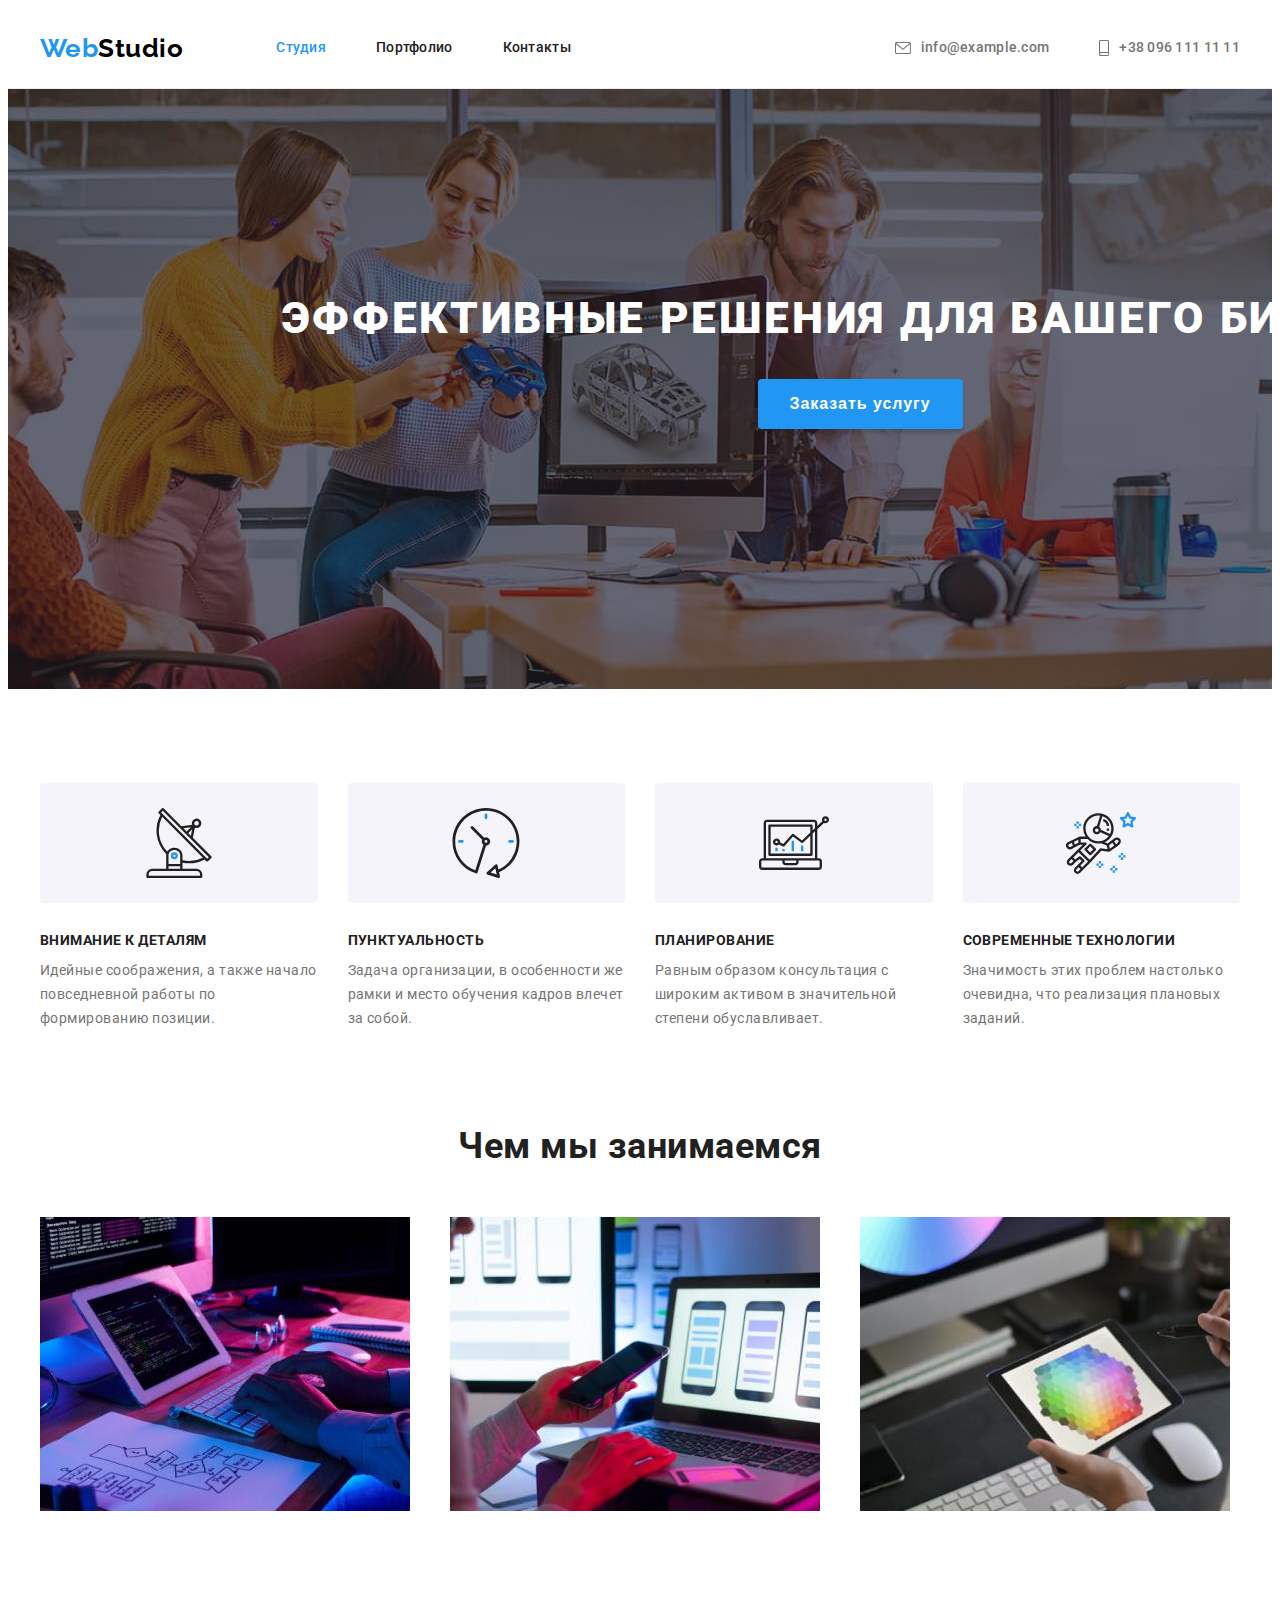
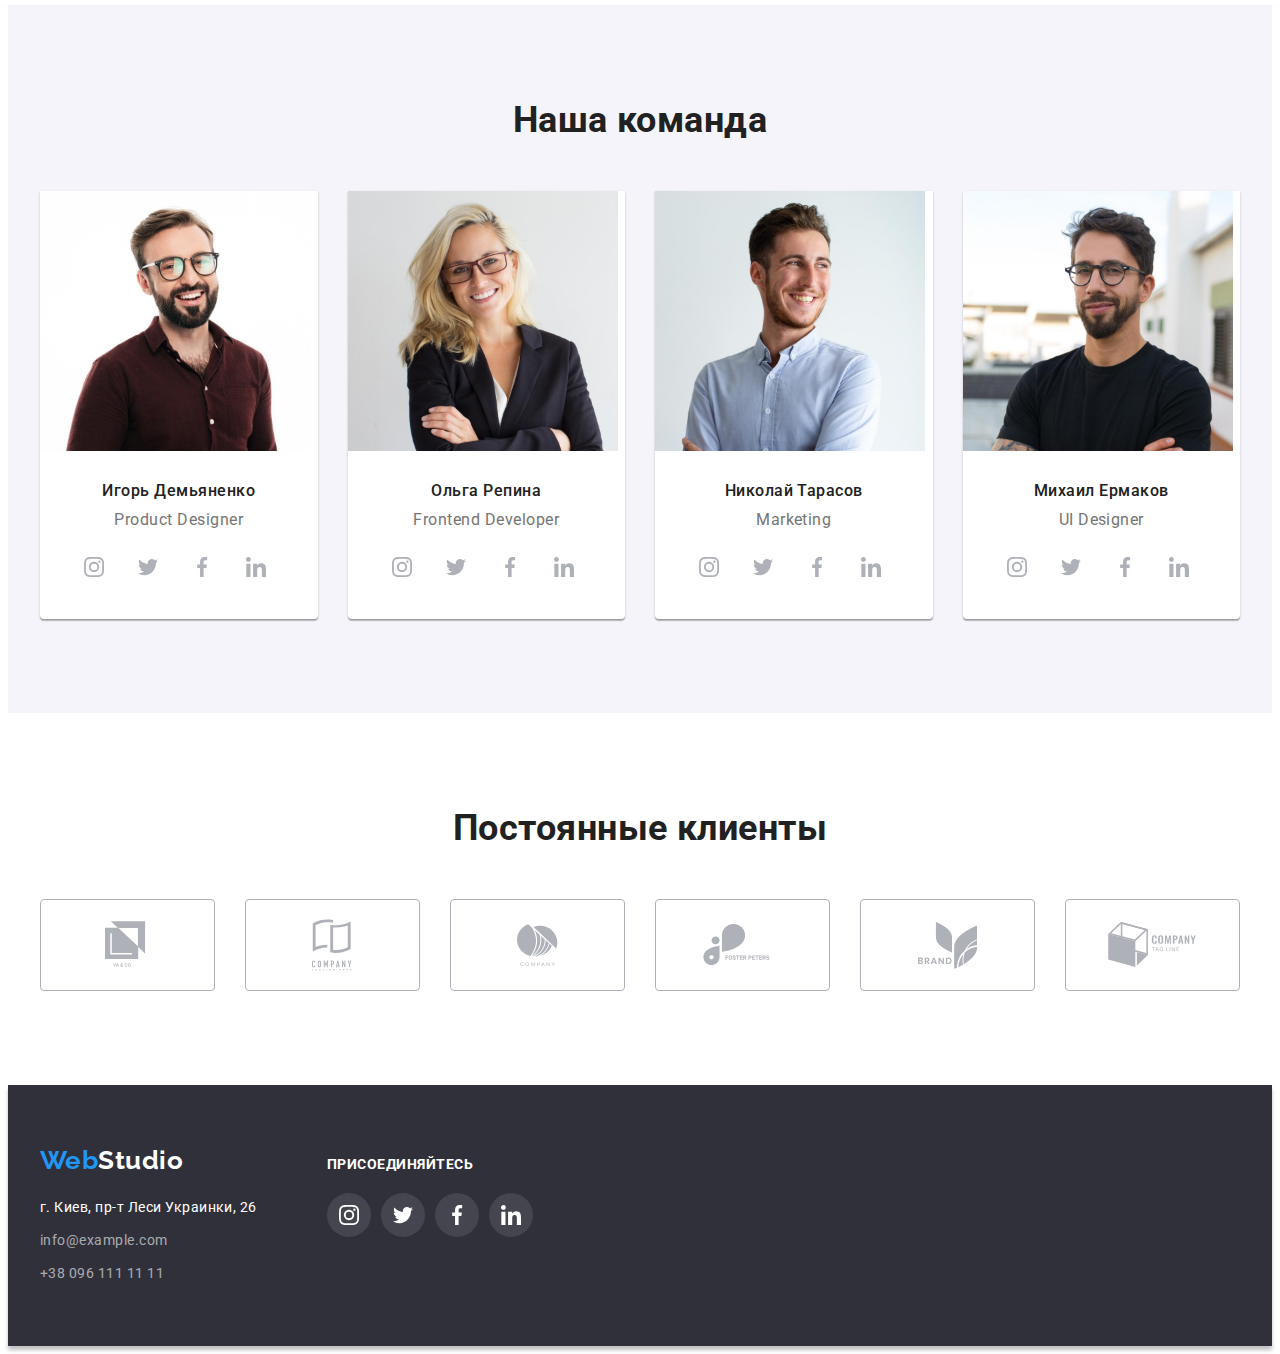
==== index.html @ 48c94415 "перенес файлы с ДЗ№4" ====
<!DOCTYPE html>
<html lang="ru">
  <head>
    <meta charset="UTF-8" />
    <meta http-equiv="X-UA-Compatible" content="IE=edge" />
    <meta name="viewport" content="width=device-width, initial-scale=1.0" />
    <title>Вебстудия</title>
    <link rel="preconnect" href="https://fonts.gstatic.com" />
    <link
      href="https://fonts.googleapis.com/css2?family=Raleway:wght@700&family=Roboto:wght@400;500;700;900&display=swap"
      rel="stylesheet"
    />
    <link
      rel="stylesheet"
      href="https://cdnjs.cloudflare.com/ajax/libs/modern-normalize/1.0.0/modern-normalize.min.css"
      integrity="sha512-ISS7cAi1PEhQ8jnbJpJZMd29NlhNj4AWYyLOSp2CE/CsHxTCu+r+t0D2yoJudVrd0/8fTVPUVDzY5Tvli75u/g=="
      crossorigin="anonymous"
    />
    <link rel="stylesheet" href="./css/styles.css" />
  </head>
  <body>
    <header class="header">
      <div class="container">
        <nav class="header-nav">
          <a class="logo link" href="./index.html" lang="en">
            <span class="logo-part">Web</span>Studio
          </a>
          <ul class="header-nav-menu list">
            <li class="header-item">
              <a class="header-link link active" href="./index.html">Студия</a>
            </li>
            <li class="header-item">
              <a class="header-link link" href="./portfolio.html">Портфолио</a>
            </li>
            <li class="header-item">
              <a class="header-link link" href="">Контакты</a>
            </li>
          </ul>
        </nav>
        <ul class="header-auth list">
          <li class="header-item">
            <a class="header-link link" href="mailto:info@example.com">
              <svg class="header-icon" width="16" height="12">
                <use href="./images/sprite.svg#envelope"></use>
              </svg>
              info@example.com</a
            >
          </li>
          <li class="header-item">
            <a class="header-link link" href="tel:+380961111111">
              <svg class="header-icon" width="10" height="16">
                <use href="./images/sprite.svg#smartphone"></use>
              </svg>
              +38 096 111 11 11
            </a>
          </li>
        </ul>
      </div>
    </header>

    <main>
      <!--HERO-->
      <section class="hero overlay">
        <div class="container">
          <h1 class="hero-title">Эффективные решения для вашего бизнеса</h1>
          <button class="hero-btn" type="button">Заказать услугу</button>
        </div>
      </section>

      <!-- FEATURES-->

      <section class="features section">
        <h2 class="suptitle visually-hidden">Особенности</h2>
        <div class="container">
          <ul class="features-list list">
            <li class="features-item">
              <div class="features-item-icon">
                <svg class="icon" width="70" height="70">
                  <use href="./images/sprite.svg#antenna"></use>
                </svg>
              </div>
              <h3 class="features-item-title subtitle">Внимание к деталям</h3>
              <p class="features-item-desc">
                Идейные соображения, а также начало повседневной работы по
                формированию позиции.
              </p>
            </li>
            <li class="features-item">
              <div class="features-item-icon">
                <svg class="icon" width="70" height="70">
                  <use href="./images/sprite.svg#clock"></use>
                </svg>
              </div>

              <h3 class="features-item-title subtitle">Пунктуальность</h3>
              <p class="features-item-desc">
                Задача организации, в особенности же рамки и место обучения
                кадров влечет за собой.
              </p>
            </li>
            <li class="features-item">
              <div class="features-item-icon">
                <svg class="icon" width="70" height="70">
                  <use href="./images/sprite.svg#diagram"></use>
                </svg>
              </div>

              <h3 class="features-item-title subtitle">Планирование</h3>
              <p class="features-item-desc">
                Равным образом консультация с широким активом в значительной
                степени обуславливает.
              </p>
            </li>
            <li class="features-item">
              <div class="features-item-icon">
                <svg class="icon" width="70" height="70">
                  <use href="./images/sprite.svg#astronaut"></use>
                </svg>
              </div>
              <h3 class="features-item-title subtitle">
                Современные технологии
              </h3>
              <p class="features-item-desc">
                Значимость этих проблем настолько очевидна, что реализация
                плановых заданий.
              </p>
            </li>
          </ul>
        </div>
      </section>

      <!--TEAM PRODUCTION-->
      <section class="about section">
        <div class="container">
          <h2 class="suptitle">Чем мы занимаемся</h2>
          <ul class="about-list list">
            <li class="about-list-item">
              <img
                class="about-list-img"
                src="./images/img-1.jpg"
                alt="Человек набирает текст на телефоне"
                width="370"
                height="294"
              />
            </li>
            <li class="about-list-item">
              <img
                class="about-list-img"
                src="./images/img-2.jpg"
                alt="Телефон в руке возле компьютера"
                width="370"
                height="294"
              />
            </li>
            <li class="about-list-item">
              <img
                class="about-list-img"
                src="./images/img-3.jpg"
                alt="Подбор цвета в приложении на планшете"
                width="370"
                height="294"
              />
            </li>
          </ul>
        </div>
      </section>

      <!--TEAM-->
      <section class="team section">
        <div class="container">
          <h2 class="suptitle">Наша команда</h2>
          <ul class="team-list list">
            <li class="team-list-item">
              <img
                class="team-list-img"
                src="./images/foto-1.jpg"
                alt="Фото члена команды"
                width="270"
                height="260"
              />
              <div class="team-list-heading">
                <h3 class="team-list-title">Игорь Демьяненко</h3>
                <p class="team-list-desc" lang="en">Product Designer</p>
                <ul class="icon-list-messenger list">
                  <li class="icon-app">
                    <a class="icon-app-messenger link" href="">
                      <svg class="icon-messenger" width="20" height="20">
                        <use href="./images/sprite.svg#instagram"></use>
                      </svg>
                    </a>
                  </li>
                  <li class="icon-app">
                    <a class="icon-app-messenger link" href="">
                      <svg class="icon-messenger" width="20" height="20">
                        <use href="./images/sprite.svg#twitter"></use>
                      </svg>
                    </a>
                  </li>
                  <li class="icon-app">
                    <a class="icon-app-messenger link" href="">
                      <svg class="icon-messenger" width="20" height="20">
                        <use href="./images/sprite.svg#facebook"></use>
                      </svg>
                    </a>
                  </li>
                  <li class="icon-app">
                    <a class="icon-app-messenger link" href="">
                      <svg class="icon-messenger" width="20" height="20">
                        <use href="./images/sprite.svg#linkedin"></use>
                      </svg>
                    </a>
                  </li>
                </ul>
              </div>
            </li>
            <li class="team-list-item">
              <img
                class="team-list-img"
                src="./images/foto-2.jpg"
                alt="Фото члена команды"
                width="270"
                height="260"
              />
              <div class="team-list-heading">
                <h3 class="team-list-title">Ольга Репина</h3>
                <p class="team-list-desc" lang="en">Frontend Developer</p>
                <ul class="icon-list-messenger list">
                  <li class="icon-app">
                    <a class="icon-app-messenger link" href="">
                      <svg class="icon-messenger" width="20" height="20">
                        <use href="./images/sprite.svg#instagram"></use>
                      </svg>
                    </a>
                  </li>
                  <li class="icon-app">
                    <a class="icon-app-messenger link" href="">
                      <svg class="icon-messenger" width="20" height="20">
                        <use href="./images/sprite.svg#twitter"></use>
                      </svg>
                    </a>
                  </li>
                  <li class="icon-app">
                    <a class="icon-app-messenger link" href="">
                      <svg class="icon-messenger" width="20" height="20">
                        <use href="./images/sprite.svg#facebook"></use>
                      </svg>
                    </a>
                  </li>
                  <li class="icon-app">
                    <a class="icon-app-messenger link" href="">
                      <svg class="icon-messenger" width="20" height="20">
                        <use href="./images/sprite.svg#linkedin"></use>
                      </svg>
                    </a>
                  </li>
                </ul>
              </div>
            </li>
            <li class="team-list-item">
              <img
                class="team-list-img"
                src="./images/foto-3.jpg"
                alt="Фото члена команды"
                width="270"
                height="260"
              />
              <div class="team-list-heading">
                <h3 class="team-list-title">Николай Тарасов</h3>
                <p class="team-list-desc" lang="en">Marketing</p>
                <ul class="icon-list-messenger list">
                  <li class="icon-app">
                    <a class="icon-app-messenger link" href="">
                      <svg class="icon-messenger" width="20" height="20">
                        <use href="./images/sprite.svg#instagram"></use>
                      </svg>
                    </a>
                  </li>
                  <li class="icon-app">
                    <a class="icon-app-messenger link" href="">
                      <svg class="icon-messenger" width="20" height="20">
                        <use href="./images/sprite.svg#twitter"></use>
                      </svg>
                    </a>
                  </li>
                  <li class="icon-app">
                    <a class="icon-app-messenger link" href="">
                      <svg class="icon-messenger" width="20" height="20">
                        <use href="./images/sprite.svg#facebook"></use>
                      </svg>
                    </a>
                  </li>
                  <li class="icon-app">
                    <a class="icon-app-messenger link" href="">
                      <svg class="icon-messenger" width="20" height="20">
                        <use href="./images/sprite.svg#linkedin"></use>
                      </svg>
                    </a>
                  </li>
                </ul>
              </div>
            </li>
            <li class="team-list-item">
              <img
                class="team-list-img"
                src="./images/foto-4.jpg"
                alt="Фото члена команды"
                width="270"
                height="260"
              />
              <div class="team-list-heading">
                <h3 class="team-list-title">Михаил Ермаков</h3>
                <p class="team-list-desc" lang="en">UI Designer</p>
                <ul class="icon-list-messenger list">
                  <li class="icon-app">
                    <a class="icon-app-messenger link" href="">
                      <svg class="icon-messenger" width="20" height="20">
                        <use href="./images/sprite.svg#instagram"></use>
                      </svg>
                    </a>
                  </li>
                  <li class="icon-app">
                    <a class="icon-app-messenger link" href="">
                      <svg class="icon-messenger" width="20" height="20">
                        <use href="./images/sprite.svg#twitter"></use>
                      </svg>
                    </a>
                  </li>
                  <li class="icon-app">
                    <a class="icon-app-messenger link" href="">
                      <svg class="icon-messenger" width="20" height="20">
                        <use href="./images/sprite.svg#facebook"></use>
                      </svg>
                    </a>
                  </li>
                  <li class="icon-app">
                    <a class="icon-app-messenger link" href="">
                      <svg class="icon-messenger" width="20" height="20">
                        <use href="./images/sprite.svg#linkedin"></use>
                      </svg>
                    </a>
                  </li>
                </ul>
              </div>
            </li>
          </ul>
        </div>
      </section>

      <!-- CLIENTS -->
      <section class="clients section">
        <div class="container">
          <h2 class="suptitle">Постоянные клиенты</h2>
          <ul class="clients-list list">
            <li class="clients-list-item">
              <a class="clients-list-link link" href="">
                <svg class="icon-client" width="44.27" height="49.23">
                  <use href="./images/sprite.svg#client-1"></use>
                </svg>
              </a>
            </li>
            <li class="clients-list-item">
              <a class="clients-list-link link" href="">
                <svg class="icon-client" width="40" height="52">
                  <use href="./images/sprite.svg#client-2"></use>
                </svg>
              </a>
            </li>
            <li class="clients-list-item">
              <a class="clients-list-link link" href="">
                <svg class="icon-client" width="41" height="42.6">
                  <use href="./images/sprite.svg#client-3"></use>
                </svg>
              </a>
            </li>
            <li class="clients-list-item">
              <a class="clients-list-link link" href="">
                <svg class="icon-client" width="79.66" height="42.02">
                  <use href="./images/sprite.svg#client-4"></use>
                </svg>
              </a>
            </li>
            <li class="clients-list-item">
              <a class="clients-list-link link" href="">
                <svg class="icon-client" width="59" height="47">
                  <use href="./images/sprite.svg#client-5"></use>
                </svg>
              </a>
            </li>
            <li class="clients-list-item">
              <a class="clients-list-link link" href="">
                <svg class="icon-client" width="88.48" height="45.44">
                  <use href="./images/sprite.svg#client-6"></use>
                </svg>
              </a>
            </li>
          </ul>
        </div>
      </section>
    </main>

    <footer class="footer">
      <div class="container">
        <div class="footer-address">
          <a class="logo bottom link" href="./index.html" lang="en">
            <span class="logo-part">Web</span>Studio
          </a>
          <address class="address">
            <ul class="address-list list">
              <li class="address-list-item">
                <a
                  class="address-list-link-gmaps link"
                  href="https://goo.gl/maps/zEipnjbdjEoZz8kJ8"
                  target="_blank"
                  rel="noopener noreferrer"
                  >г. Киев, пр-т Леси Украинки, 26</a
                >
              </li>
              <li class="address-list-item">
                <a class="address-list-link link" href="mailto:info@example.com"
                  >info@example.com</a
                >
              </li>
              <li class="address-list-item">
                <a class="address-list-link link" href="tel:+380961111111"
                  >+38 096 111 11 11</a
                >
              </li>
            </ul>
          </address>
        </div>
        <div class="footer-join-links">
          <p class="footer-links-title subtitle">Присоединяйтесь</p>
          <ul class="icon-list-messenger list">
            <li class="icon-app">
              <a class="icon-app-messenger link" href="">
                <svg class="icon-messenger" width="20" height="20">
                  <use href="./images/sprite.svg#instagram"></use>
                </svg>
              </a>
            </li>
            <li class="icon-app">
              <a class="icon-app-messenger link" href="">
                <svg class="icon-messenger" width="20" height="20">
                  <use href="./images/sprite.svg#twitter"></use>
                </svg>
              </a>
            </li>
            <li class="icon-app">
              <a class="icon-app-messenger link" href="">
                <svg class="icon-messenger" width="20" height="20">
                  <use href="./images/sprite.svg#facebook"></use>
                </svg>
              </a>
            </li>
            <li class="icon-app">
              <a class="icon-app-messenger link" href="">
                <svg class="icon-messenger" width="20" height="20">
                  <use href="./images/sprite.svg#linkedin"></use>
                </svg>
              </a>
            </li>
          </ul>
        </div>
      </div>
    </footer>
  </body>
</html>
---- css/styles.css ----
:root {
  --primaryFont: 'Roboto', sans-serif;
  --secondaryFont: 'Raleway', sans-serif;

  --activeLinkColor: #2196f3;
  --primaryTextColor: #757575;
  --secondaryTextColor: #212121;
  --whiteTextColor: #ffffff;
}

body {
  font-family: var(--primaryFont);
  letter-spacing: 0.03em;
  color: var(--primaryTextColor);
  background-color: var(--whiteTextColor);
}

h1,
h2,
h3,
ul,
p {
  padding: 0;
  margin: 0;
}

img {
  display: block;
  max-width: 100%;
}

/* +++++++ COMPONENTS +++++++ */

.container {
  width: 1200px;
  margin: 0 auto;
  padding: 0 15px;
}

.section {
  padding-top: 94px;
  padding-bottom: 94px;
}

.list {
  list-style: none;
}

.link {
  text-decoration: none;
}

.link.active,
.header-link.link:hover,
.header-link.link:focus {
  color: var(--activeLinkColor);
}

.btn:hover,
.btn:focus {
  color: var(--whiteTextColor);
  background-color: var(--activeLinkColor);
  box-shadow: 0px 3px 1px rgba(0, 0, 0, 0.1), 0px 1px 2px rgba(0, 0, 0, 0.08),
    0px 2px 2px rgba(0, 0, 0, 0.12);
  border-radius: 4px;
}

.suptitle {
  color: var(--secondaryTextColor);
  font-weight: 700;
  font-size: 36px;
  line-height: 1.17;
  text-align: center;
  margin-bottom: 50px;
}

.subtitle {
  color: var(--secondaryTextColor);
  font-weight: 700;
}

.visually-hidden {
  position: absolute;
  width: 1px;
  height: 1px;
  margin: -1px;
  border: 0;
  padding: 0;

  white-space: nowrap;
  clip-path: inset(100%);
  clip: rect(0 0 0 0);
  overflow: hidden;
}

/* +++++++ COMPONENTS END +++++++ */

/* +++++++ HEADER +++++++ */

.header {
  border-bottom: 1px solid #ececec;
}

.header-nav,
.header-nav-menu,
.header-auth,
.header .container {
  display: flex;
  align-items: center;
}

.header-nav .logo {
  margin-right: 93px;
}

.header-item .header-link {
  display: block;
  padding-top: 32px;
  padding-bottom: 32px;
}

.header-nav .header-item:not(:last-child) {
  margin-right: 50px;
}

.header-auth {
  margin-left: auto;
}

.header-auth .header-item:not(:first-child) {
  margin-left: 50px;
}

.logo {
  font-family: var(--secondaryFont);
  font-weight: 700;
  font-size: 26px;
  line-height: 1.19;
  color: #000000;
}

.logo-part {
  color: var(--activeLinkColor);
}

.header-link {
  font-weight: 500;
  font-size: 14px;
  line-height: 1.14;
  letter-spacing: 0.02em;
  color: var(--secondaryTextColor);
}

.header-auth .header-link {
  color: var(--primaryTextColor);
  display: inline-flex;
  align-items: center;
}

.header-item {
  font-size: 14px;
  line-height: 1.14;
}

.header-icon {
  margin-right: 10px;
  fill: currentColor;
}

.header-link:hover .header-icon,
.header-link:focus .header-icon {
  color: var(--activeLinkColor);
}
/* +++++++ HEADER END +++++++ */

/* +++++++ HERO +++++++ */

.hero {
  background-color: #2f303a;
}

.hero .container {
  padding: 200px 252px;
  text-align: center;
}

.hero-title {
  color: var(--whiteTextColor);
  font-weight: 900;
  font-size: 44px;
  line-height: 1.36;
  text-align: center;
  letter-spacing: 0.06em;
  text-transform: uppercase;
  margin-bottom: 30px;
}

.hero-btn {
  font-weight: 700;
  font-size: 16px;
  line-height: 1.87;
  letter-spacing: 0.06em;
  cursor: pointer;
  color: var(--whiteTextColor);
  background-color: var(--activeLinkColor);
  box-shadow: 0px 4px 4px rgba(0, 0, 0, 0.15);
  border-radius: 4px;
  border-style: none;
  padding: 10px 32px;
}

.hero-btn:hover,
.hero-btn:focus {
  background-color: #188ce8;
}

.overlay {
  max-width: 1600px;
  height: 600px;
  margin-left: auto;
  margin-right: auto;
  background-image: linear-gradient(
      to bottom,
      rgba(47, 48, 58, 0.4),
      rgba(47, 48, 58, 0.4)
    ),
    url(../images/hero-bg-main.jpg);
  background-repeat: no-repeat;
  background-position: center;
  background-size: cover;
}

/* +++++++ HERO END +++++++ */

/* +++++++ FEATURES +++++++ */

.features.section {
  padding-bottom: 47px;
}

.features-item-title {
  font-size: 14px;
  line-height: 1.14;
  text-transform: uppercase;
  margin-bottom: 10px;
}

.features-item-desc {
  font-weight: 400;
  font-size: 14px;
  line-height: 1.71;
}

.features-list {
  display: flex;
  margin-left: -30px;
  margin-top: -30px;
}

.features-item {
  flex-basis: calc(100% / 4 - 30px);
  margin-left: 30px;
  margin-top: 30px;
}

.features-item-icon {
  display: flex;
  align-items: center;
  justify-content: center;
  height: 120px;
  background-color: #f5f4fa;
  border-radius: 4px;
  margin-bottom: 30px;
}

/* +++++++ FEATURES END +++++++ */

/* +++++++ TEAM PRODUCTION +++++++ */

.about.section {
  padding-top: 47px;
}

.about-list {
  display: flex;
  flex-wrap: wrap;
  margin-left: -30px;
  margin-top: -30px;
}

.about-list-item {
  flex-basis: calc(100% / 3 - 30px);
  margin-left: 30px;
  margin-top: 30px;
}

/* +++++++ TEAM PRODUCTION END +++++++ */

/* +++++++ TEAM +++++++ */

.team {
  background-color: #f5f4fa;
}

.team-list {
  display: flex;
  margin-left: -30px;
}

.team-list-item {
  flex-basis: calc(100% / 4 - 30px);
  margin-left: 30px;
  background-color: #ffffff;
  box-shadow: 0px 1px 3px rgba(0, 0, 0, 0.12), 0px 1px 1px rgba(0, 0, 0, 0.14),
    0px 2px 1px rgba(0, 0, 0, 0.2);
  border-radius: 0px 0px 4px 4px;
}

.team-list-title {
  font-weight: 500;
  color: var(--secondaryTextColor);
  font-size: 16px;
  line-height: 1.19;
  text-align: center;
  margin-bottom: 10px;
}

.team-list-desc {
  font-weight: 400;
  font-size: 16px;
  line-height: 1.19;
  text-align: center;
  color: var(--primaryTextColor);
  margin-bottom: 16px;
}

.team-list-heading {
  padding: 30px 32px;
}

.icon-list-messenger {
  display: flex;
}

.icon-app:not(:last-child) {
  margin-right: 10px;
}

.icon-app-messenger {
  display: inline-flex;
  width: 44px;
  height: 44px;
  border-radius: 50%;
  color: #afb1b8;
  justify-content: center;
  align-items: center;
}

.team-list-heading .icon-app-messenger:hover,
.team-list-heading .icon-app-messenger:focus {
  background-color: var(--activeLinkColor);
  color: var(--whiteTextColor);
}

.icon-app .icon-messenger {
  fill: currentColor;
}

/* +++++++ TEAM END +++++++ */

/* +++++++ CLIENTS +++++++ */

.clients-list {
  display: flex;
  align-items: center;
  margin-left: -30px;
}

.clients-list-item {
  display: flex;
  margin-left: 30px;
  flex-basis: calc(100% / 6 - 30px);
  align-items: center;
  justify-content: center;
}

.clients-list-link {
  display: inline-flex;
  width: 100%;
  height: 90px;
  align-items: center;
  justify-content: center;
  color: #afb1b8;
  border: 1px solid #afb1b8;
  border-radius: 4px;
}

.clients-list-link:hover,
.clients-list-link:focus {
  border-color: var(--activeLinkColor);
  color: var(--activeLinkColor);
}

.icon-client {
  fill: currentColor;
}

/* +++++++ CLIENTS END +++++++ */

/* +++++++ SERVICES +++++++ */

.projects {
  display: flex;
  justify-content: center;
  margin-bottom: 50px;
}

.projects-btn:not(:last-child) {
  margin-right: 8px;
}

.btn {
  font-weight: 500;
  font-size: 16px;
  line-height: 1.63;
  text-align: center;
  letter-spacing: 0.03em;
  cursor: pointer;
  background-color: #f5f4fa;
  border-radius: 4px;
  padding: 6px 22px;
  border-style: none;
}

.cards {
  display: flex;
  flex-wrap: wrap;
  margin-left: -30px;
  margin-top: -30px;
}

.cards-list {
  flex-basis: calc(100% / 3 - 30px);
  margin-left: 30px;
  margin-top: 30px;
}

.cards-list-item:hover,
.cards-list-item:focus {
  box-shadow: 0px 1px 1px rgba(0, 0, 0, 0.12), 0px 4px 4px rgba(0, 0, 0, 0.06),
    1px 4px 6px rgba(0, 0, 0, 0.16);
}

.cards-list-title {
  font-size: 18px;
  line-height: 2;
  letter-spacing: 0.06em;
  margin-bottom: 4px;
}

.cards-list-desc {
  font-weight: 400;
  font-size: 16px;
  line-height: 1.87;
  color: var(--primaryTextColor);
}

.sub-desc {
  padding: 20px 24px;
  border-bottom: 1px solid #eeeeee;
  border-left: 1px solid #eeeeee;
  border-right: 1px solid #eeeeee;
}

abbr[title='label tag'] {
  text-decoration: none;
}

/* +++++++ SERVICES END +++++++ */

/* +++++++ FOOTER +++++++ */

.logo.bottom {
  display: inline-block;
  color: var(--whiteTextColor);
  margin-bottom: 20px;
}

.footer {
  background-color: #2f303a;
  box-shadow: 0px 4px 4px rgba(0, 0, 0, 0.25);
}

.footer .container {
  padding-top: 60px;
  padding-bottom: 60px;
}

.address {
  font-style: normal;
}

.address-list {
  font-weight: 400;
  font-size: 14px;
  line-height: 1.71;
}

.address-list-link-gmaps {
  color: var(--whiteTextColor);
}

.address-list-item:not(:last-child) {
  margin-bottom: 9px;
}

.address-list-link {
  display: inline-block;
  color: rgba(255, 255, 255, 0.6);
}

.footer .container {
  display: flex;
  align-items: baseline;
}

.footer-address {
  margin-right: 70px;
}

.footer-links-title {
  font-size: 14px;
  line-height: 1.14;
  text-transform: uppercase;
  margin-bottom: 20px;
  color: var(--whiteTextColor);
}

.footer-join-links .icon-app-messenger {
  background-color: rgba(255, 255, 255, 0.1);
  color: #ffffff;
}

.footer-join-links .icon-app-messenger:hover,
.footer-join-links .icon-app-messenger:focus {
  background-color: var(--activeLinkColor);
}
/* +++++++ FOOTER END +++++++ */
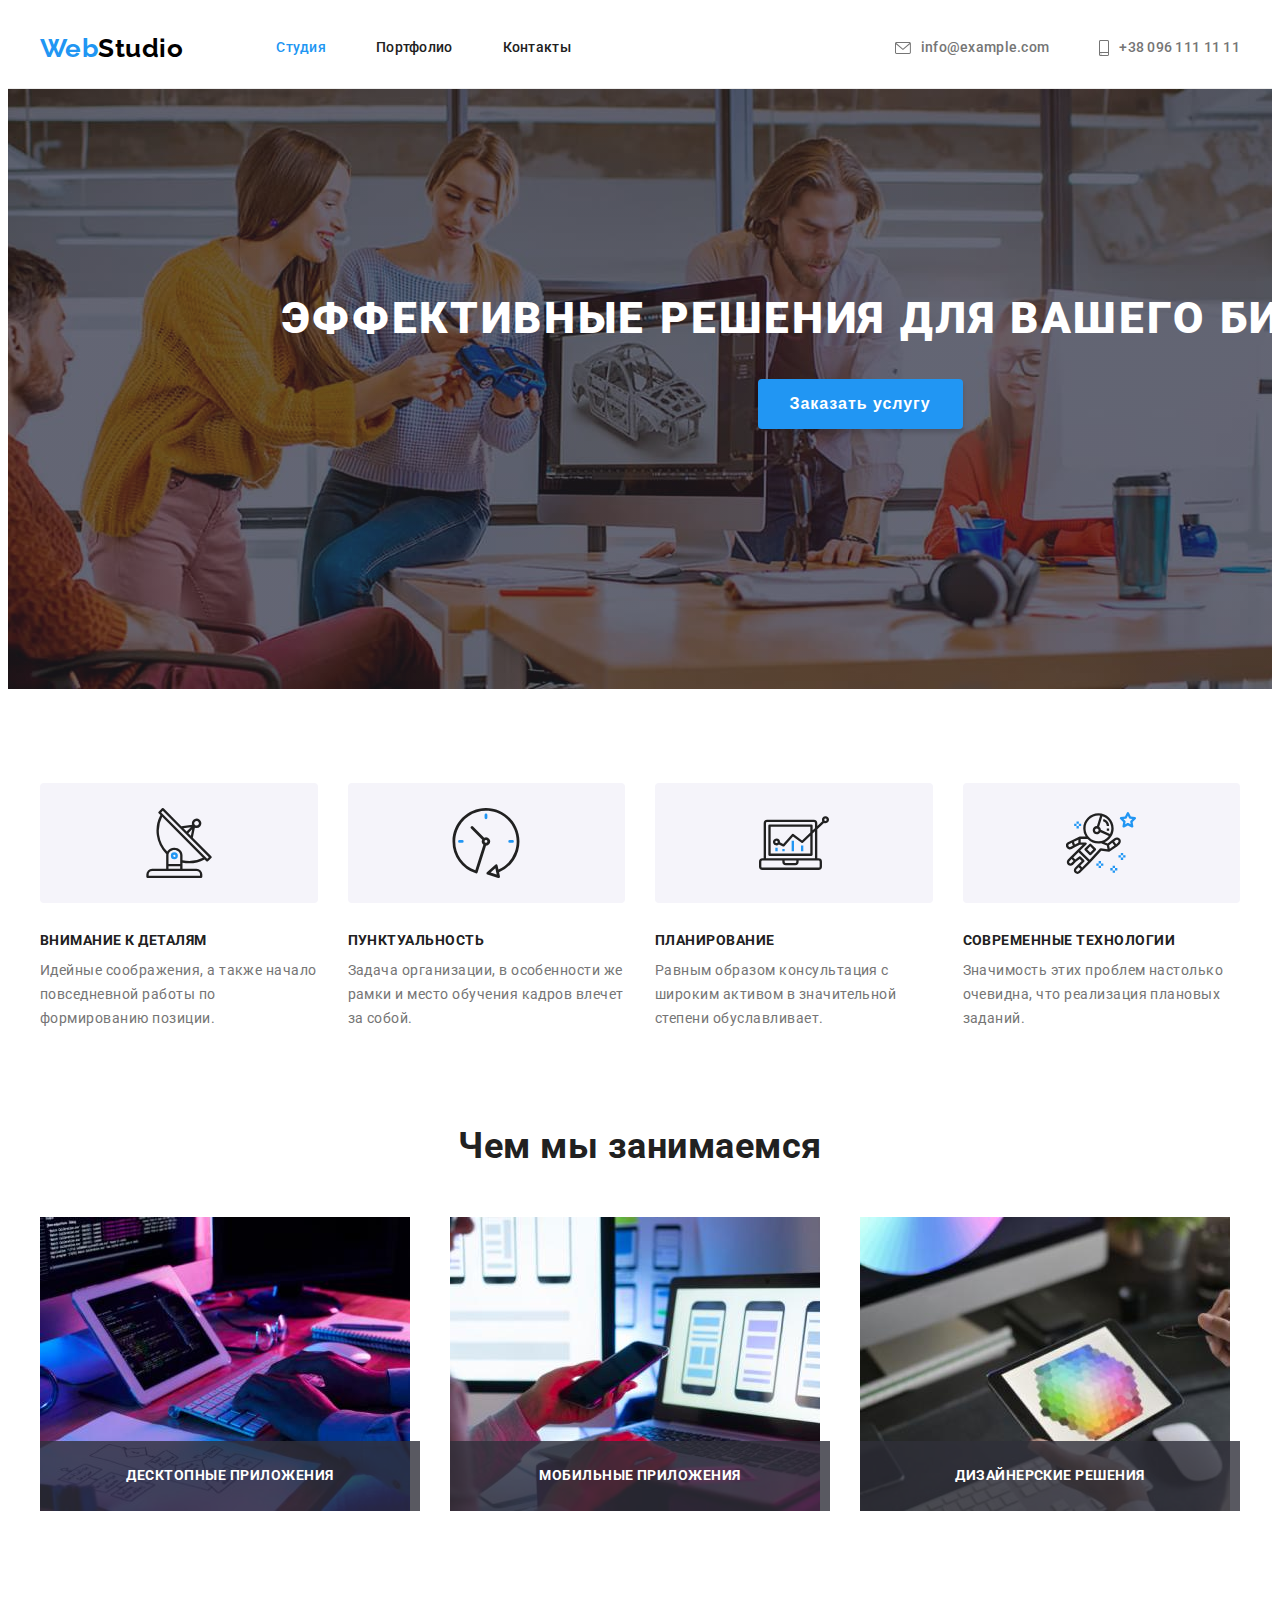
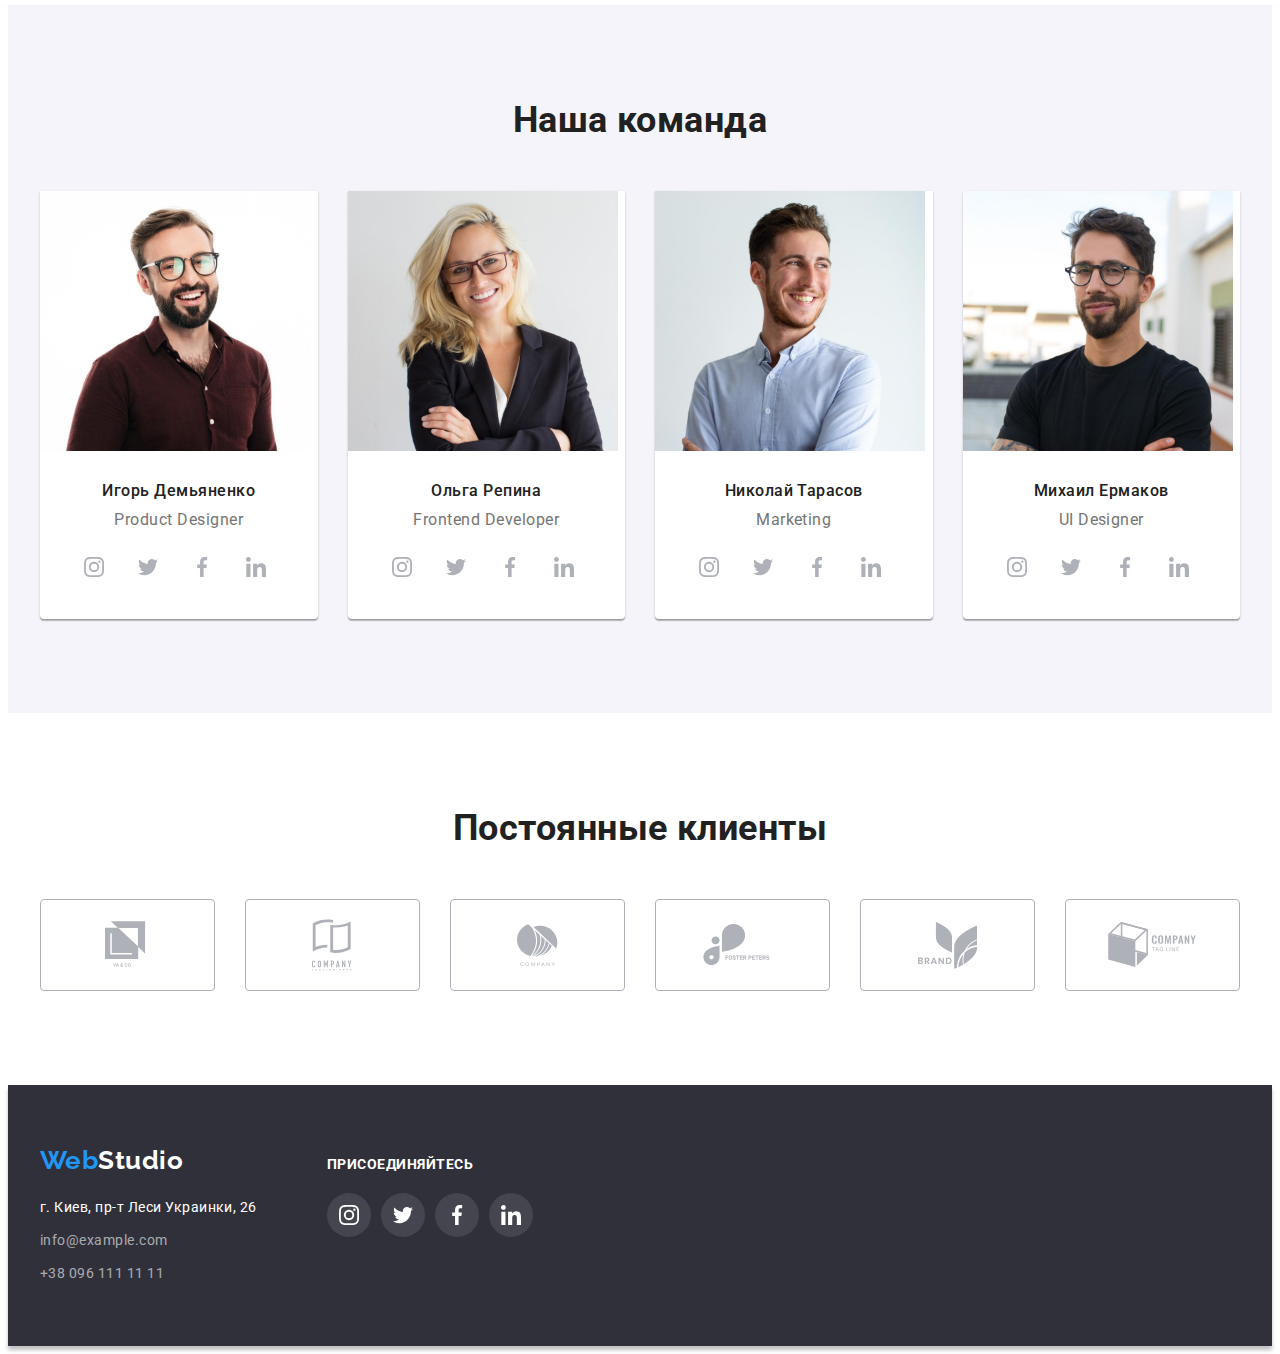
==== commit 3317b198: "добавил modal.js и надпись на каточках" ====
--- a/index.html
+++ b/index.html
@@ -142,6 +142,7 @@
                 width="370"
                 height="294"
               />
+              <p class="about-list-desc subtitle">Десктопные приложения</p>
             </li>
             <li class="about-list-item">
               <img
@@ -151,6 +152,7 @@
                 width="370"
                 height="294"
               />
+              <p class="about-list-desc subtitle">Мобильные приложения</p>
             </li>
             <li class="about-list-item">
               <img
@@ -160,6 +162,7 @@
                 width="370"
                 height="294"
               />
+              <p class="about-list-desc subtitle">Дизайнерские решения</p>
             </li>
           </ul>
         </div>
@@ -463,5 +466,7 @@
         </div>
       </div>
     </footer>
+
+    <script src="./js/modal.js"></script>
   </body>
 </html>
--- a/css/styles.css
+++ b/css/styles.css
@@ -59,6 +59,7 @@
 .btn:hover,
 .btn:focus {
   color: var(--whiteTextColor);
+
   background-color: var(--activeLinkColor);
   box-shadow: 0px 3px 1px rgba(0, 0, 0, 0.1), 0px 1px 2px rgba(0, 0, 0, 0.08),
     0px 2px 2px rgba(0, 0, 0, 0.12);
@@ -66,17 +67,18 @@
 }
 
 .suptitle {
-  color: var(--secondaryTextColor);
+  margin-bottom: 50px;
+
   font-weight: 700;
   font-size: 36px;
   line-height: 1.17;
   text-align: center;
-  margin-bottom: 50px;
+  color: var(--secondaryTextColor);
 }
 
 .subtitle {
+  font-weight: 700;
   color: var(--secondaryTextColor);
-  font-weight: 700;
 }
 
 .visually-hidden {
@@ -152,9 +154,10 @@
 }
 
 .header-auth .header-link {
+  display: inline-flex;
+  align-items: center;
+
   color: var(--primaryTextColor);
-  display: inline-flex;
-  align-items: center;
 }
 
 .header-item {
@@ -164,6 +167,7 @@
 
 .header-icon {
   margin-right: 10px;
+
   fill: currentColor;
 }
 
@@ -181,32 +185,37 @@
 
 .hero .container {
   padding: 200px 252px;
+
   text-align: center;
 }
 
 .hero-title {
-  color: var(--whiteTextColor);
+  margin-bottom: 30px;
+
   font-weight: 900;
   font-size: 44px;
   line-height: 1.36;
   text-align: center;
   letter-spacing: 0.06em;
   text-transform: uppercase;
-  margin-bottom: 30px;
+  color: var(--whiteTextColor);
 }
 
 .hero-btn {
+  padding: 10px 32px;
+
   font-weight: 700;
   font-size: 16px;
   line-height: 1.87;
   letter-spacing: 0.06em;
-  cursor: pointer;
-  color: var(--whiteTextColor);
+  color: var(--whiteTextColor);
+
   background-color: var(--activeLinkColor);
   box-shadow: 0px 4px 4px rgba(0, 0, 0, 0.15);
   border-radius: 4px;
   border-style: none;
-  padding: 10px 32px;
+
+  cursor: pointer;
 }
 
 .hero-btn:hover,
@@ -219,6 +228,7 @@
   height: 600px;
   margin-left: auto;
   margin-right: auto;
+
   background-image: linear-gradient(
       to bottom,
       rgba(47, 48, 58, 0.4),
@@ -239,10 +249,11 @@
 }
 
 .features-item-title {
+  margin-bottom: 10px;
+
   font-size: 14px;
   line-height: 1.14;
   text-transform: uppercase;
-  margin-bottom: 10px;
 }
 
 .features-item-desc {
@@ -268,9 +279,10 @@
   align-items: center;
   justify-content: center;
   height: 120px;
+  margin-bottom: 30px;
+
   background-color: #f5f4fa;
   border-radius: 4px;
-  margin-bottom: 30px;
 }
 
 /* +++++++ FEATURES END +++++++ */
@@ -289,11 +301,30 @@
 }
 
 .about-list-item {
+  position: relative;
+
   flex-basis: calc(100% / 3 - 30px);
   margin-left: 30px;
   margin-top: 30px;
 }
 
+.about-list-desc {
+  position: absolute;
+  bottom: 0;
+
+  width: 100%;
+  padding-top: 27px;
+  padding-bottom: 27px;
+  text-align: center;
+
+  font-size: 14px;
+  line-height: 1.14;
+  text-transform: uppercase;
+
+  color: var(--whiteTextColor);
+  background-color: rgba(47, 48, 58, 0.8);
+}
+
 /* +++++++ TEAM PRODUCTION END +++++++ */
 
 /* +++++++ TEAM +++++++ */
@@ -310,6 +341,7 @@
 .team-list-item {
   flex-basis: calc(100% / 4 - 30px);
   margin-left: 30px;
+
   background-color: #ffffff;
   box-shadow: 0px 1px 3px rgba(0, 0, 0, 0.12), 0px 1px 1px rgba(0, 0, 0, 0.14),
     0px 2px 1px rgba(0, 0, 0, 0.2);
@@ -317,21 +349,23 @@
 }
 
 .team-list-title {
+  margin-bottom: 10px;
+
   font-weight: 500;
-  color: var(--secondaryTextColor);
   font-size: 16px;
   line-height: 1.19;
   text-align: center;
-  margin-bottom: 10px;
+  color: var(--secondaryTextColor);
 }
 
 .team-list-desc {
+  margin-bottom: 16px;
+
   font-weight: 400;
   font-size: 16px;
   line-height: 1.19;
   text-align: center;
   color: var(--primaryTextColor);
-  margin-bottom: 16px;
 }
 
 .team-list-heading {
@@ -348,12 +382,14 @@
 
 .icon-app-messenger {
   display: inline-flex;
+  justify-content: center;
+  align-items: center;
   width: 44px;
   height: 44px;
+
+  color: #afb1b8;
+
   border-radius: 50%;
-  color: #afb1b8;
-  justify-content: center;
-  align-items: center;
 }
 
 .team-list-heading .icon-app-messenger:hover,
@@ -386,19 +422,22 @@
 
 .clients-list-link {
   display: inline-flex;
+  align-items: center;
+  justify-content: center;
   width: 100%;
   height: 90px;
-  align-items: center;
-  justify-content: center;
+
   color: #afb1b8;
+
   border: 1px solid #afb1b8;
   border-radius: 4px;
 }
 
 .clients-list-link:hover,
 .clients-list-link:focus {
+  color: var(--activeLinkColor);
+
   border-color: var(--activeLinkColor);
-  color: var(--activeLinkColor);
 }
 
 .icon-client {
@@ -420,16 +459,19 @@
 }
 
 .btn {
+  padding: 6px 22px;
+
   font-weight: 500;
   font-size: 16px;
   line-height: 1.63;
   text-align: center;
   letter-spacing: 0.03em;
-  cursor: pointer;
+
   background-color: #f5f4fa;
   border-radius: 4px;
-  padding: 6px 22px;
   border-style: none;
+
+  cursor: pointer;
 }
 
 .cards {
@@ -452,10 +494,11 @@
 }
 
 .cards-list-title {
+  margin-bottom: 4px;
+
   font-size: 18px;
   line-height: 2;
   letter-spacing: 0.06em;
-  margin-bottom: 4px;
 }
 
 .cards-list-desc {
@@ -467,6 +510,7 @@
 
 .sub-desc {
   padding: 20px 24px;
+
   border-bottom: 1px solid #eeeeee;
   border-left: 1px solid #eeeeee;
   border-right: 1px solid #eeeeee;
@@ -482,8 +526,9 @@
 
 .logo.bottom {
   display: inline-block;
-  color: var(--whiteTextColor);
   margin-bottom: 20px;
+
+  color: var(--whiteTextColor);
 }
 
 .footer {
@@ -516,6 +561,7 @@
 
 .address-list-link {
   display: inline-block;
+
   color: rgba(255, 255, 255, 0.6);
 }
 
@@ -537,8 +583,9 @@
 }
 
 .footer-join-links .icon-app-messenger {
+  color: #ffffff;
+
   background-color: rgba(255, 255, 255, 0.1);
-  color: #ffffff;
 }
 
 .footer-join-links .icon-app-messenger:hover,
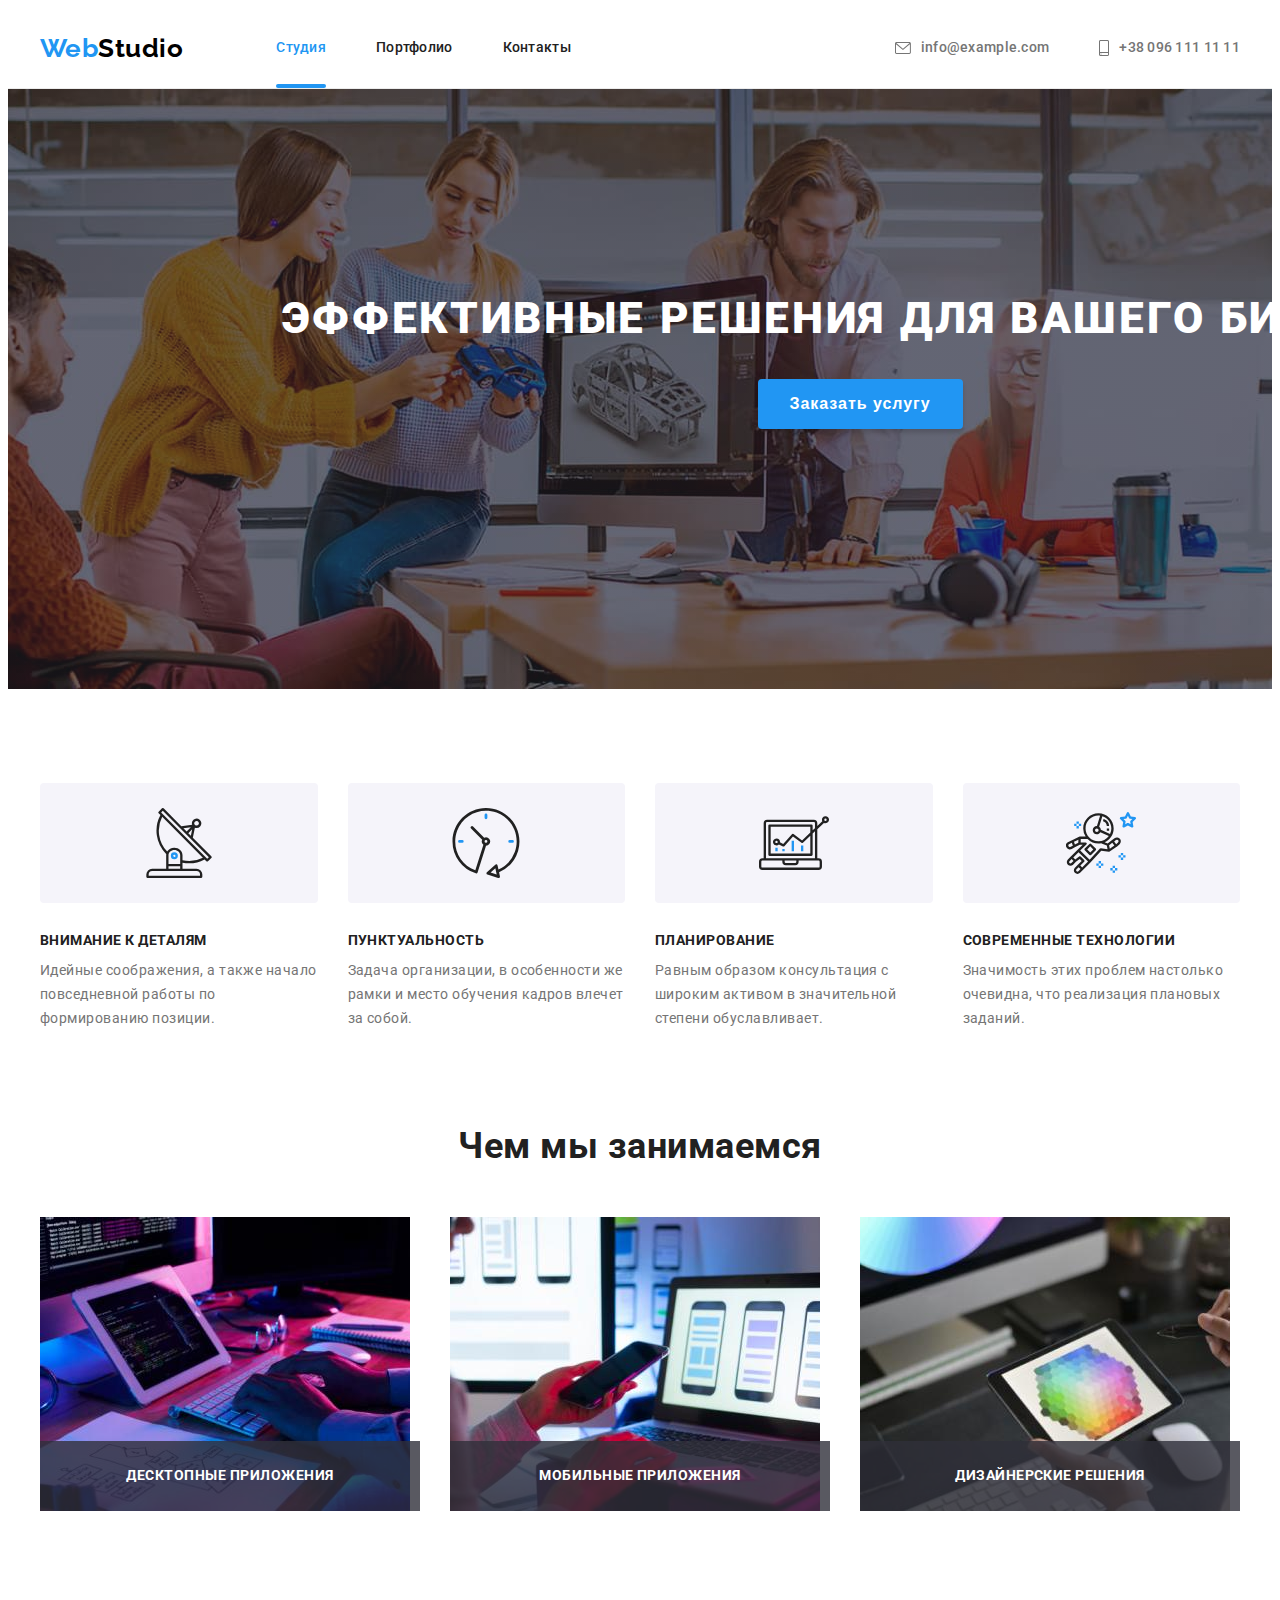
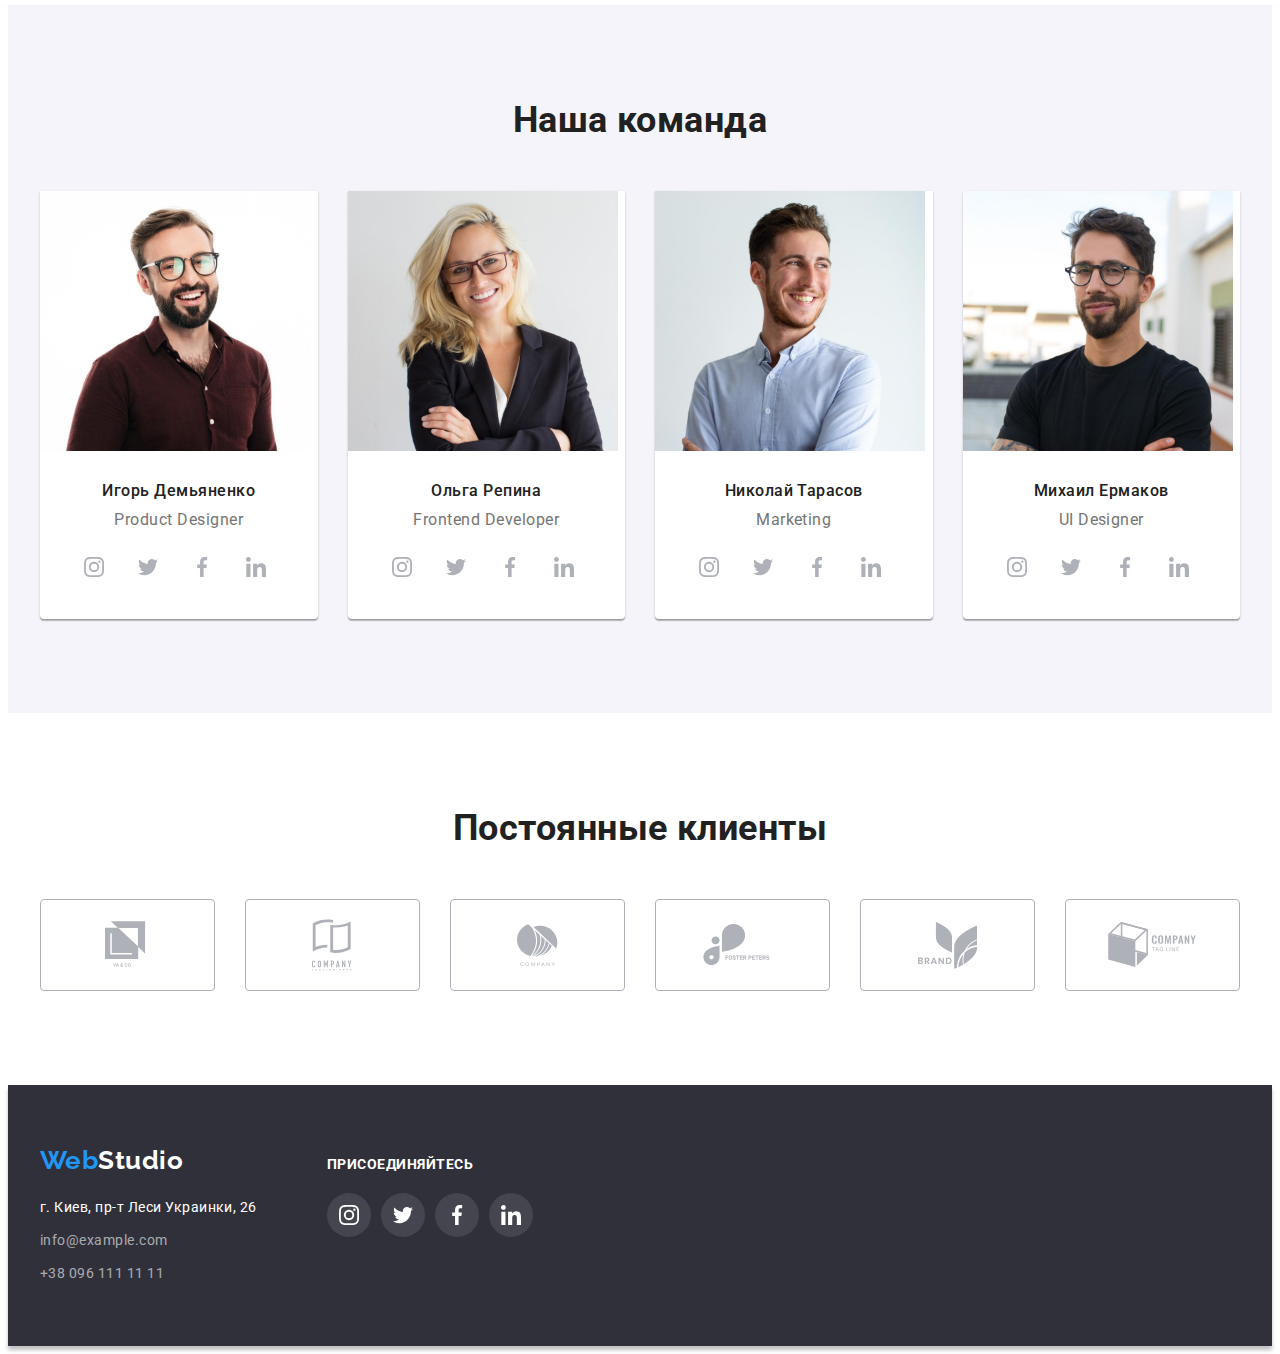
==== commit 622c4c52: "добавил переходы на иконки и состояния" ====
--- a/index.html
+++ b/index.html
@@ -63,7 +63,9 @@
       <section class="hero overlay">
         <div class="container">
           <h1 class="hero-title">Эффективные решения для вашего бизнеса</h1>
-          <button class="hero-btn" type="button">Заказать услугу</button>
+          <button class="hero-btn" type="button" data-modal-open>
+            Заказать услугу
+          </button>
         </div>
       </section>
 
@@ -467,6 +469,16 @@
       </div>
     </footer>
 
+    <div class="backdrop is-hidden" data-modal>
+      <div class="modal">
+        <button class="modal-icon" data-modal-close>
+          <svg class="modal-icon-close" width="11" height="11">
+            <use href="./images/sprite.svg#modal-close"></use>
+          </svg>
+        </button>
+      </div>
+    </div>
+
     <script src="./js/modal.js"></script>
   </body>
 </html>
--- a/css/styles.css
+++ b/css/styles.css
@@ -6,6 +6,9 @@
   --primaryTextColor: #757575;
   --secondaryTextColor: #212121;
   --whiteTextColor: #ffffff;
+
+  --transitionColor: color 250ms cubic-bezier(0.4, 0, 0.2, 1);
+  --transitionBg: background-color 250ms cubic-bezier(0.4, 0, 0.2, 1);
 }
 
 body {
@@ -42,6 +45,61 @@
   padding-bottom: 94px;
 }
 
+.backdrop {
+  position: fixed;
+  top: 0;
+  left: 0;
+
+  width: 100%;
+  height: 100%;
+  background-color: rgba(0, 0, 0, 0.2);
+}
+
+.backdrop.is-hidden {
+  visibility: hidden;
+  opacity: 0;
+  pointer-events: none;
+}
+
+.modal {
+  position: absolute;
+  top: 50%;
+  left: 50%;
+  transform: translate(-50%, -50%);
+
+  width: 528px;
+  height: 581px;
+
+  background-color: #ffffff;
+  box-shadow: 0px 1px 3px rgba(0, 0, 0, 0.12), 0px 1px 1px rgba(0, 0, 0, 0.14),
+    0px 2px 1px rgba(0, 0, 0, 0.2);
+  border-radius: 4px;
+}
+
+.modal-icon {
+  position: absolute;
+  top: 8px;
+  right: 8px;
+
+  display: flex;
+  justify-content: center;
+  align-items: center;
+  width: 30px;
+  height: 30px;
+
+  color: #000000;
+  background-color: #ffffff;
+
+  border-radius: 50%;
+  border: 1px solid rgba(0, 0, 0, 0.1);
+
+  cursor: pointer;
+}
+
+.modal-icon-close {
+  fill: currentColor;
+}
+
 .list {
   list-style: none;
 }
@@ -116,6 +174,8 @@
 }
 
 .header-item .header-link {
+  position: relative;
+
   display: block;
   padding-top: 32px;
   padding-bottom: 32px;
@@ -151,6 +211,22 @@
   line-height: 1.14;
   letter-spacing: 0.02em;
   color: var(--secondaryTextColor);
+
+  transition: var(--transitionColor);
+}
+
+.link.active::after {
+  content: '';
+
+  position: absolute;
+
+  display: block;
+  width: 100%;
+  height: 4px;
+  bottom: 0;
+
+  background: #2196f3;
+  border-radius: 2px;
 }
 
 .header-auth .header-link {
@@ -158,6 +234,8 @@
   align-items: center;
 
   color: var(--primaryTextColor);
+
+  transition: var(--transitionColor);
 }
 
 .header-item {
@@ -214,6 +292,8 @@
   box-shadow: 0px 4px 4px rgba(0, 0, 0, 0.15);
   border-radius: 4px;
   border-style: none;
+
+  transition: var(--transitionBg);
 
   cursor: pointer;
 }
@@ -389,6 +469,8 @@
 
   color: #afb1b8;
 
+  transition: var(--transitionBg), var(--transitionColor);
+
   border-radius: 50%;
 }
 
@@ -429,6 +511,9 @@
 
   color: #afb1b8;
 
+  transition: var(--transitionColor),
+    border-color 250ms cubic-bezier(0.4, 0, 0.2, 1);
+
   border: 1px solid #afb1b8;
   border-radius: 4px;
 }
@@ -467,9 +552,13 @@
   text-align: center;
   letter-spacing: 0.03em;
 
+  color: var(--secondaryTextColor);
   background-color: #f5f4fa;
   border-radius: 4px;
   border-style: none;
+
+  transition: var(--transitionColor), var(--transitionBg),
+    box-shadow 250ms cubic-bezier(0.4, 0, 0.2, 1);
 
   cursor: pointer;
 }
@@ -487,10 +576,47 @@
   margin-top: 30px;
 }
 
+.cards-list-item {
+  display: block;
+}
+
 .cards-list-item:hover,
 .cards-list-item:focus {
   box-shadow: 0px 1px 1px rgba(0, 0, 0, 0.12), 0px 4px 4px rgba(0, 0, 0, 0.06),
     1px 4px 6px rgba(0, 0, 0, 0.16);
+}
+
+.cards-list-thumb {
+  position: relative;
+  overflow: hidden;
+}
+
+.cards-list-overlay {
+  position: absolute;
+  top: 100%;
+  left: 0;
+
+  width: 100%;
+  height: 100%;
+  padding: 63px 24px;
+
+  font-weight: 400;
+  font-size: 18px;
+  line-height: 1.56;
+  letter-spacing: 0.03em;
+
+  transition: opacity 250ms cubic-bezier(0.4, 0, 0.2, 1),
+    transform 250ms cubic-bezier(0.4, 0, 0.2, 1);
+
+  color: var(--whiteTextColor);
+  background-color: rgba(33, 150, 243, 0.9);
+  opacity: 0;
+}
+
+.cards-list-item:hover .cards-list-overlay,
+.cards-list-item:focus .cards-list-overlay {
+  opacity: 1;
+  transform: translateY(-100%);
 }
 
 .cards-list-title {
